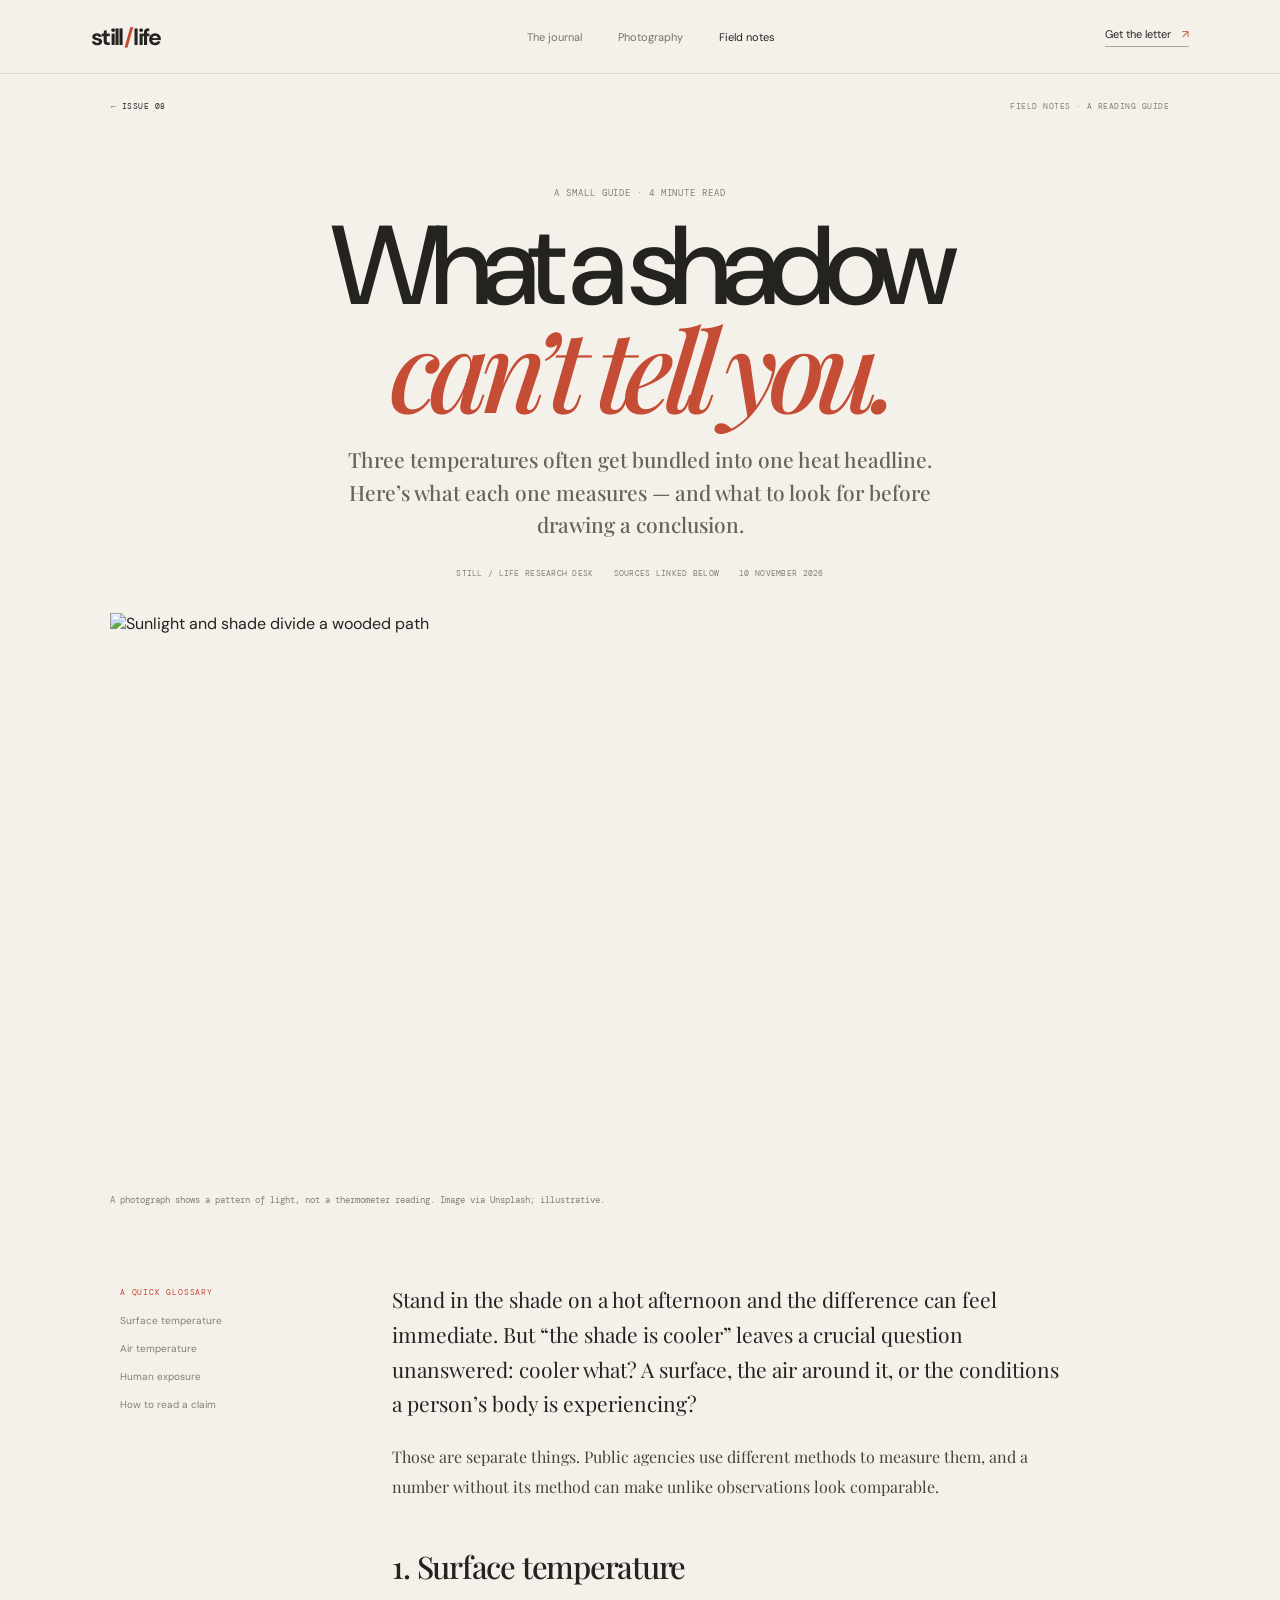
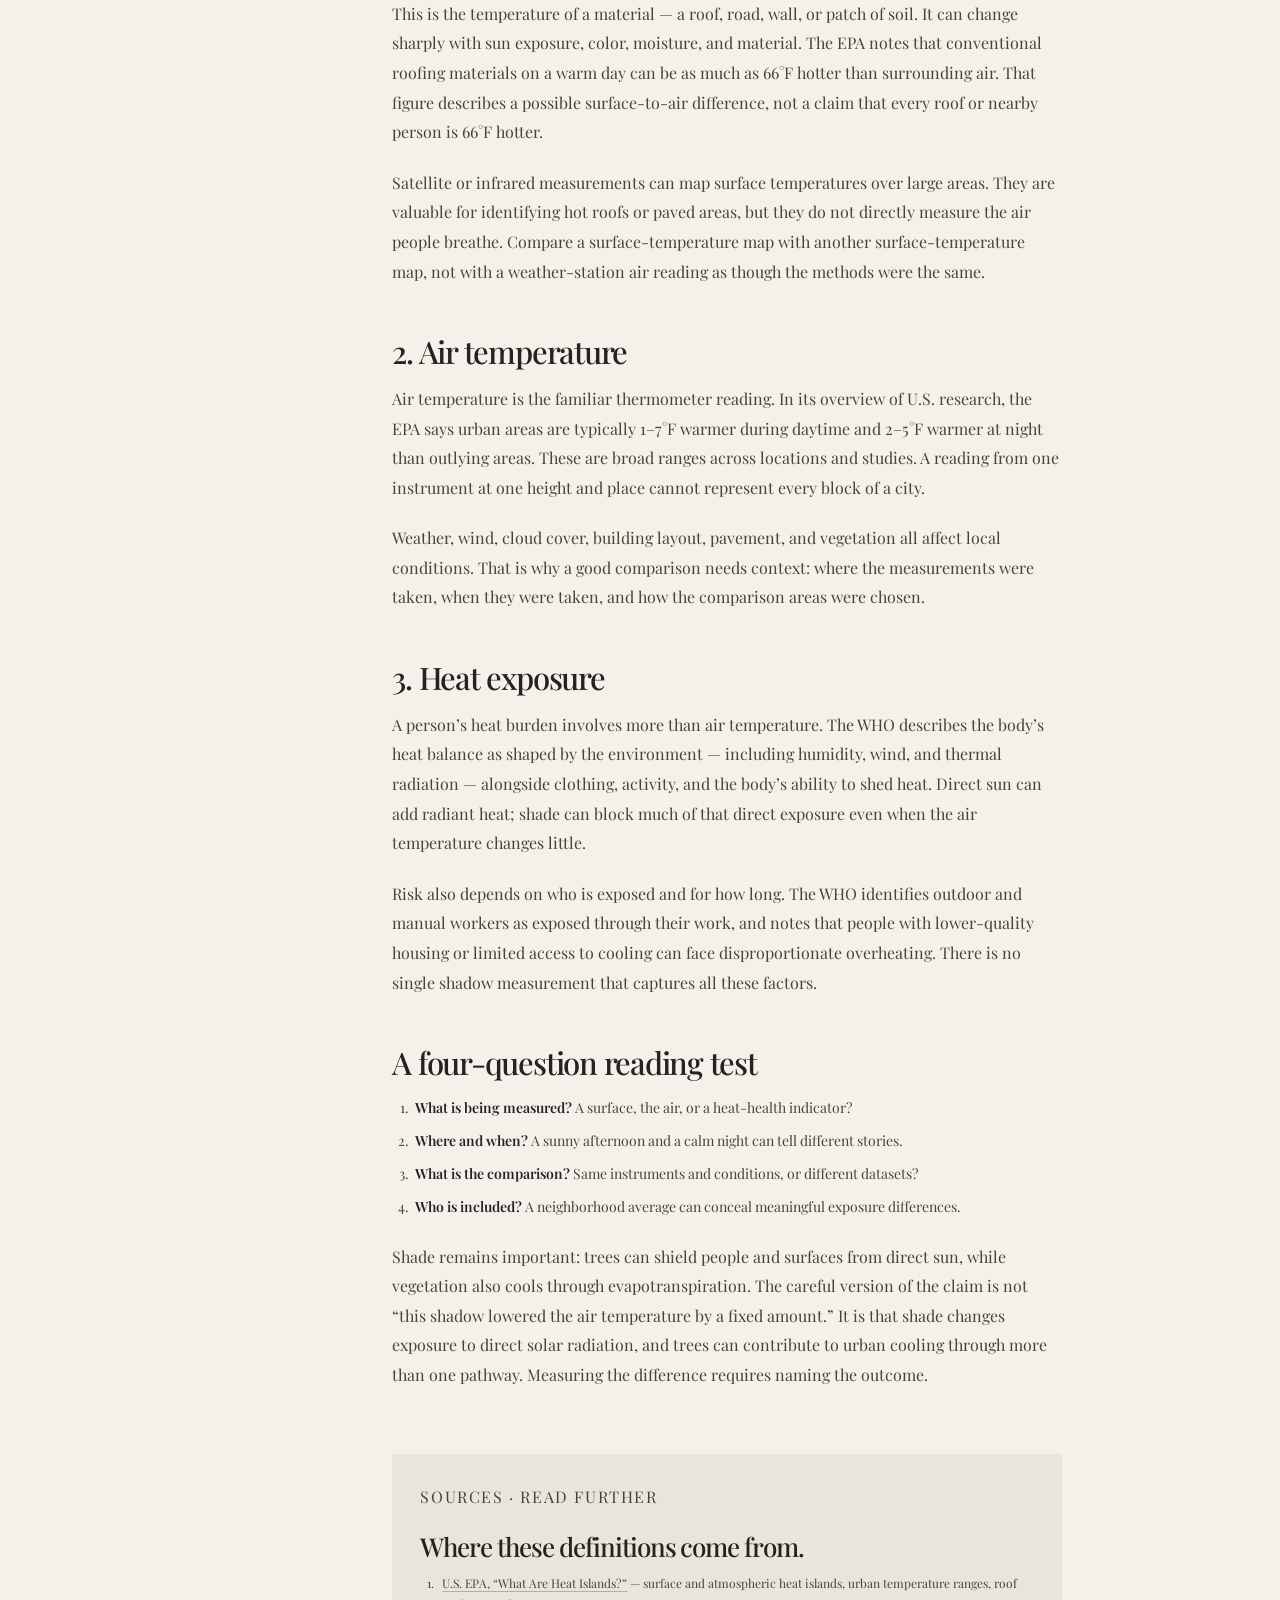
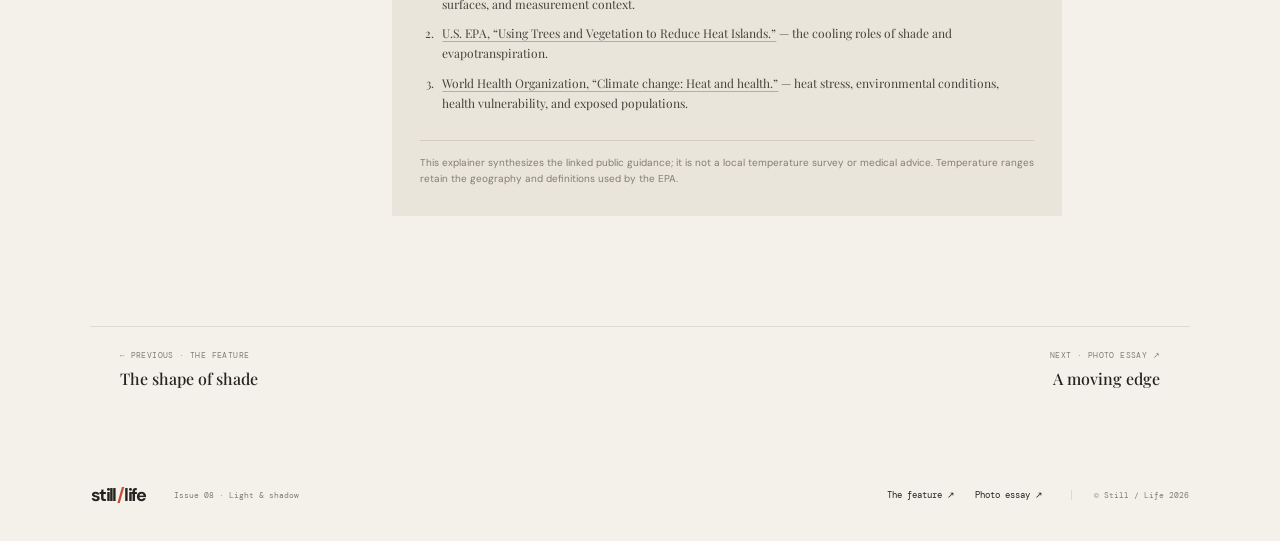
==== field-notes.html @ 53c724d8 "Publish Still Life magazine to GitHub Pages Co-authored-by: Copilot <223556219+Copilot@users.noreply" ====
<!doctype html>
<html lang="en">
  <head>
    <meta charset="UTF-8" />
    <meta name="viewport" content="width=device-width, initial-scale=1.0" />
    <meta name="theme-color" content="#f4f1eb" />
    <meta name="description" content="A sourced field guide to the difference between shade, surface temperature, air temperature, and heat exposure." />
    <title>What a shadow can't tell you — Still / Life</title>
    <link rel="preconnect" href="https://fonts.googleapis.com" />
    <link rel="preconnect" href="https://fonts.gstatic.com" crossorigin />
    <link href="https://fonts.googleapis.com/css2?family=DM+Mono:wght@400;500&family=DM+Sans:wght@400;500;600;700&family=Playfair+Display:ital,wght@0,500;0,600;1,500;1,600&display=swap" rel="stylesheet" />
    <link rel="stylesheet" href="styles.css" />
  </head>
  <body>
    <header class="topbar">
      <a class="wordmark" href="index.html" aria-label="Still Life home">still<span>/</span>life</a>
      <nav class="main-nav" aria-label="Main navigation">
        <a class="nav-link" href="index.html">The journal</a>
        <a class="nav-link" href="photo-essay.html">Photography</a>
        <a class="nav-link active" href="field-notes.html">Field notes</a>
      </nav>
      <a class="subscribe-link" href="mailto:hello@still-life.example">Get the letter <span aria-hidden="true">↗</span></a>
    </header>

    <main>
      <div class="article-topline"><a href="index.html">← Issue 08</a><span>FIELD NOTES · A READING GUIDE</span></div>
      <article>
        <header class="article-header">
          <p class="eyebrow">A small guide · 4 minute read</p>
          <h1>What a shadow<br /><em>can’t tell you.</em></h1>
          <p class="article-deck">Three temperatures often get bundled into one heat headline. Here’s what each one measures — and what to look for before drawing a conclusion.</p>
          <div class="article-byline"><span>Still / Life research desk</span><span>Sources linked below</span><span>10 November 2026</span></div>
        </header>
        <figure class="article-hero notes-hero">
          <img src="https://images.unsplash.com/photo-1473448912268-2022ce9509d8?auto=format&fit=crop&w=1800&q=85" alt="Sunlight and shade divide a wooded path" />
          <figcaption>A photograph shows a pattern of light, not a thermometer reading. Image via Unsplash; illustrative.</figcaption>
        </figure>

        <div class="article-layout">
          <aside class="article-aside">
            <span class="aside-label">A QUICK GLOSSARY</span>
            <a href="#surface-temp">Surface temperature</a>
            <a href="#air-temp">Air temperature</a>
            <a href="#exposure">Human exposure</a>
            <a href="#readings">How to read a claim</a>
          </aside>
          <div class="article-body">
            <p class="article-lede">Stand in the shade on a hot afternoon and the difference can feel immediate. But “the shade is cooler” leaves a crucial question unanswered: cooler what? A surface, the air around it, or the conditions a person’s body is experiencing?</p>
            <p>Those are separate things. Public agencies use different methods to measure them, and a number without its method can make unlike observations look comparable.</p>

            <h2 id="surface-temp">1. Surface temperature</h2>
            <p>This is the temperature of a material — a roof, road, wall, or patch of soil. It can change sharply with sun exposure, color, moisture, and material. The EPA notes that conventional roofing materials on a warm day can be as much as 66°F hotter than surrounding air. That figure describes a possible surface-to-air difference, not a claim that every roof or nearby person is 66°F hotter.</p>
            <p>Satellite or infrared measurements can map surface temperatures over large areas. They are valuable for identifying hot roofs or paved areas, but they do not directly measure the air people breathe. Compare a surface-temperature map with another surface-temperature map, not with a weather-station air reading as though the methods were the same.</p>

            <h2 id="air-temp">2. Air temperature</h2>
            <p>Air temperature is the familiar thermometer reading. In its overview of U.S. research, the EPA says urban areas are typically 1–7°F warmer during daytime and 2–5°F warmer at night than outlying areas. These are broad ranges across locations and studies. A reading from one instrument at one height and place cannot represent every block of a city.</p>
            <p>Weather, wind, cloud cover, building layout, pavement, and vegetation all affect local conditions. That is why a good comparison needs context: where the measurements were taken, when they were taken, and how the comparison areas were chosen.</p>

            <h2 id="exposure">3. Heat exposure</h2>
            <p>A person’s heat burden involves more than air temperature. The WHO describes the body’s heat balance as shaped by the environment — including humidity, wind, and thermal radiation — alongside clothing, activity, and the body’s ability to shed heat. Direct sun can add radiant heat; shade can block much of that direct exposure even when the air temperature changes little.</p>
            <p>Risk also depends on who is exposed and for how long. The WHO identifies outdoor and manual workers as exposed through their work, and notes that people with lower-quality housing or limited access to cooling can face disproportionate overheating. There is no single shadow measurement that captures all these factors.</p>

            <h2 id="readings">A four-question reading test</h2>
            <ol class="reading-checklist">
              <li><strong>What is being measured?</strong> A surface, the air, or a heat-health indicator?</li>
              <li><strong>Where and when?</strong> A sunny afternoon and a calm night can tell different stories.</li>
              <li><strong>What is the comparison?</strong> Same instruments and conditions, or different datasets?</li>
              <li><strong>Who is included?</strong> A neighborhood average can conceal meaningful exposure differences.</li>
            </ol>
            <p>Shade remains important: trees can shield people and surfaces from direct sun, while vegetation also cools through evapotranspiration. The careful version of the claim is not “this shadow lowered the air temperature by a fixed amount.” It is that shade changes exposure to direct solar radiation, and trees can contribute to urban cooling through more than one pathway. Measuring the difference requires naming the outcome.</p>

            <section class="source-box" id="sources">
              <p class="eyebrow">Sources · Read further</p>
              <h2>Where these definitions come from.</h2>
              <ol>
                <li><a href="https://www.epa.gov/heatislands/what-are-heat-islands">U.S. EPA, “What Are Heat Islands?”</a> — surface and atmospheric heat islands, urban temperature ranges, roof surfaces, and measurement context.</li>
                <li><a href="https://www.epa.gov/heatislands/using-trees-and-vegetation-reduce-heat-islands">U.S. EPA, “Using Trees and Vegetation to Reduce Heat Islands.”</a> — the cooling roles of shade and evapotranspiration.</li>
                <li><a href="https://www.who.int/news-room/fact-sheets/detail/climate-change-heat-and-health">World Health Organization, “Climate change: Heat and health.”</a> — heat stress, environmental conditions, health vulnerability, and exposed populations.</li>
              </ol>
              <p class="source-method">This explainer synthesizes the linked public guidance; it is not a local temperature survey or medical advice. Temperature ranges retain the geography and definitions used by the EPA.</p>
            </section>
          </div>
        </div>
      </article>
      <nav class="article-pagination" aria-label="More in this issue">
        <a href="light-and-shadow.html"><span>← PREVIOUS · THE FEATURE</span><strong>The shape of shade</strong></a>
        <a href="photo-essay.html"><span>NEXT · PHOTO ESSAY ↗</span><strong>A moving edge</strong></a>
      </nav>
    </main>
    <footer class="footer">
      <a class="wordmark footer-wordmark" href="index.html">still<span>/</span>life</a>
      <span class="footer-note">Issue 08 · Light &amp; shadow</span>
      <div class="footer-links"><a href="light-and-shadow.html">The feature ↗</a><a href="photo-essay.html">Photo essay ↗</a></div>
      <span class="copyright">© Still / Life 2026</span>
    </footer>
  </body>
</html>
---- styles.css ----
:root {
  color-scheme: light;
  --paper: #f4f1eb;
  --ink: #24231f;
  --muted: #827e75;
  --line: #dedad1;
  --accent: #c64d35;
  --mono: "DM Mono", monospace;
  --sans: "DM Sans", sans-serif;
  --serif: "Playfair Display", Georgia, serif;
}

* { box-sizing: border-box; }
html { scroll-behavior: smooth; scroll-padding-top: 84px; }
body { margin: 0; background: var(--paper); color: var(--ink); font-family: var(--sans); -webkit-font-smoothing: antialiased; }
a { color: inherit; text-decoration: none; }
button { color: inherit; font: inherit; }

.topbar {
  height: 74px; padding: 0 7.1%; display: flex; align-items: center; justify-content: space-between;
  border-bottom: 1px solid var(--line); position: relative; z-index: 2;
}
.wordmark { font-size: 23px; font-weight: 700; letter-spacing: -1.6px; }
.wordmark span { color: var(--accent); padding: 0 1px; }
.main-nav { display: flex; align-items: center; gap: 36px; margin-left: 35px; }
.nav-link, .subscribe-link { font-size: 11px; }
.nav-link { color: #77736b; transition: color .2s; }
.nav-link:hover, .nav-link.active { color: var(--ink); }
.subscribe-link { border-bottom: 1px solid #a9a49a; padding-bottom: 5px; }
.subscribe-link span { color: var(--accent); padding-left: 8px; }

.cover, .intro, .gallery-section, .dispatch, .footer { max-width: 1440px; margin-inline: auto; }
.cover { padding: 0 7.1%; }
.cover-meta, .cover-footer { height: 48px; display: flex; justify-content: space-between; align-items: center; }
.cover-meta { color: #716d65; font: 9px var(--mono); letter-spacing: .02em; text-transform: uppercase; }
.meta-dot { display: inline-block; height: 3px; width: 3px; border-radius: 50%; background: var(--accent); vertical-align: middle; margin: 0 8px 2px; }
.cover-image {
  height: min(590px, 52vw); min-height: 430px; position: relative; overflow: hidden; color: white;
  background: #827b6a url("https://images.unsplash.com/photo-1519046904884-53103b34b206?auto=format&fit=crop&w=2200&q=85") center 48% / cover no-repeat;
}
.cover-shade { position: absolute; inset: 0; background: linear-gradient(90deg, rgba(20,25,24,.49), rgba(20,25,24,.12) 58%, rgba(20,25,24,.04)), linear-gradient(0deg, rgba(20,25,24,.25), transparent 35%); }
.cover-copy { position: absolute; left: 8.3%; top: 50%; transform: translateY(-45%); }
.eyebrow { margin: 0; color: var(--muted); font: 9px var(--mono); text-transform: uppercase; letter-spacing: .1em; }
.cover-eyebrow { color: rgba(255,255,255,.82); margin-bottom: 21px; }
.cover h1 { margin: 0; font-size: clamp(52px, 7.3vw, 100px); line-height: .96; letter-spacing: -.075em; font-weight: 500; }
.cover h1 em, h2 em { font-family: var(--serif); font-weight: 500; }
.cover-deck { margin: 21px 0 25px; font-size: 13px; line-height: 1.65; color: rgba(255,255,255,.88); }
.round-link { width: 38px; height: 38px; border: 1px solid rgba(255,255,255,.72); border-radius: 50%; display: grid; place-items: center; font-size: 17px; transition: background .2s, color .2s; }
.round-link:hover { background: white; color: var(--ink); }
.image-credit { position: absolute; right: 24px; bottom: 22px; color: rgba(255,255,255,.82); font: 8px var(--mono); }
.issue-stamp { position: absolute; right: 7%; top: 9%; width: 54px; height: 54px; border: 1px solid rgba(255,255,255,.7); border-radius: 50%; display: grid; place-content: center; text-align: center; font: 8px/1.3 var(--mono); }
.issue-stamp span { font-size: 13px; }
.cover-footer { height: 51px; color: #77736b; font: 9px var(--mono); text-transform: uppercase; letter-spacing: .03em; }
.cover-footer a { color: var(--ink); }
.cover-footer a span { color: var(--accent); padding-left: 7px; }

.intro { padding: 112px 15% 120px; text-align: center; }
.section-kicker { display: flex; align-items: center; justify-content: center; gap: 10px; color: var(--muted); font: 9px var(--mono); letter-spacing: .08em; }
.kicker-line { width: 25px; height: 1px; background: var(--accent); }
.intro > p { max-width: 710px; margin: 23px auto 19px; font: 500 clamp(26px, 3.2vw, 42px)/1.35 var(--serif); letter-spacing: -.035em; }
.intro > p em { color: var(--accent); }
.text-link { font-size: 10px; border-bottom: 1px solid #aaa49a; padding-bottom: 5px; }
.text-link span { color: var(--accent); margin-left: 5px; }

.gallery-section { padding: 68px 7.1% 115px; border-top: 1px solid var(--line); }
.gallery-heading { display: flex; justify-content: space-between; align-items: end; margin-bottom: 36px; }
.gallery-heading h2, .dispatch h2 { font-size: clamp(43px, 5.2vw, 68px); font-weight: 500; line-height: .98; letter-spacing: -.07em; margin: 12px 0 0; }
.gallery-heading h2 em { color: var(--accent); }
.gallery-note { margin: 0 0 4px; color: var(--muted); font: 11px/1.65 var(--serif); }
.filter-row { min-height: 54px; border-top: 1px solid var(--line); border-bottom: 1px solid var(--line); display: flex; gap: 8px; align-items: center; margin-bottom: 29px; }
.filter-label { margin-right: 7px; color: var(--muted); font: 9px var(--mono); }
.filter-chip { border: 1px solid transparent; background: transparent; padding: 7px 10px; cursor: pointer; color: #77736b; font-size: 9px; transition: all .2s; }
.filter-chip span { color: #aaa49a; margin-left: 5px; font: 8px var(--mono); }
.filter-chip:hover { color: var(--ink); }
.filter-chip.selected { border-color: var(--line); color: var(--ink); }
.filter-chip.selected span { color: var(--accent); }
.filter-side-note { margin-left: auto; color: var(--muted); font: 9px var(--mono); }
.filter-side-note span { color: var(--accent); margin-left: 5px; }
.photo-grid { display: grid; grid-template-columns: repeat(12, 1fr); column-gap: 18px; row-gap: 41px; align-items: start; }
.photo-card { border: 0; padding: 0; text-align: left; background: none; cursor: pointer; min-width: 0; }
.photo-image { display: block; width: 100%; background-color: #ded7c9; background-size: cover; background-position: center; transition: transform .6s cubic-bezier(.2,.7,.2,1), filter .3s; }
.photo-card:hover .photo-image { filter: saturate(.83); }
.photo-card { overflow: hidden; }
.photo-card:hover .photo-image { transform: scale(1.025); }
.card-large { grid-column: 1 / span 7; }
.card-large .photo-image { aspect-ratio: 1.37; }
.card-tall { grid-column: 9 / span 4; margin-top: 66px; }
.card-tall .photo-image { aspect-ratio: .79; }
.card-small { grid-column: 2 / span 4; }
.card-small .photo-image { aspect-ratio: 1.05; }
.card-offset { grid-column: 8 / span 4; margin-top: 62px; }
.card-wide { grid-column: 1 / span 7; margin-top: 11px; }
.card-wide .photo-image { aspect-ratio: 1.52; }
.card-last { grid-column: 9 / span 4; margin-top: -40px; }
.card-last .photo-image { aspect-ratio: .94; }
.image-coast { background-image: url("https://images.unsplash.com/photo-1533105079780-92b9be482077?auto=format&fit=crop&w=1200&q=85"); }
.image-woman { background-image: url("https://images.unsplash.com/photo-1534528741775-53994a69daeb?auto=format&fit=crop&w=900&q=85"); }
.image-stilllife { background-image: url("https://images.unsplash.com/photo-1490645935967-10de6ba17061?auto=format&fit=crop&w=900&q=85"); }
.image-house { background-image: url("https://images.unsplash.com/photo-1449158743715-0a90ebb6d2d8?auto=format&fit=crop&w=1000&q=85"); }
.image-road { background-image: url("https://images.unsplash.com/photo-1473448912268-2022ce9509d8?auto=format&fit=crop&w=1200&q=85"); }
.image-room { background-image: url("https://images.unsplash.com/photo-1449247709967-d4461a6a6103?auto=format&fit=crop&w=900&q=85"); }
.photo-info { display: flex; justify-content: space-between; align-items: center; padding-top: 11px; }
.photo-info > span:first-child { display: grid; gap: 5px; }
.photo-number { color: var(--muted); font: 8px var(--mono); letter-spacing: .04em; }
.photo-title { font: 15px var(--serif); }
.photo-arrow { font-size: 14px; color: var(--accent); opacity: 0; transform: translate(-4px, 4px); transition: .2s; }
.photo-card:hover .photo-arrow { opacity: 1; transform: translate(0); }
.photo-card[hidden] { display: none; }
.empty-state { text-align: center; padding: 60px 10px; color: var(--muted); font: 16px var(--serif); }

.dispatch { margin-top: 0; padding: 77px 11% 82px; background: #eae5da; display: flex; align-items: center; gap: 8%; position: relative; }
.dispatch-mark { align-self: flex-start; font-size: 36px; font-weight: 700; letter-spacing: -4px; color: var(--accent); }
.dispatch-mark span { color: var(--ink); }
.dispatch-copy { flex: 1; }
.dispatch h2 { font-size: clamp(39px, 4.5vw, 57px); margin: 12px 0 17px; }
.dispatch h2 em { color: var(--accent); }
.dispatch-text { color: #77736b; font: 11px/1.7 var(--serif); }
.dispatch-button { border: 1px solid #bbb4a8; border-radius: 99px; padding: 14px 19px; font-size: 10px; white-space: nowrap; transition: all .2s; }
.dispatch-button:hover { background: var(--ink); color: var(--paper); border-color: var(--ink); }
.dispatch-button span { color: var(--accent); padding-left: 12px; }

.footer { min-height: 92px; padding: 22px 7.1%; display: flex; gap: 28px; align-items: center; }
.footer-wordmark { font-size: 18px; }
.footer-note, .copyright { color: var(--muted); font: 8px var(--mono); }
.footer-links { margin-left: auto; display: flex; gap: 20px; font: 9px var(--mono); }
.copyright { border-left: 1px solid var(--line); padding-left: 22px; }

.lightbox { width: min(900px, calc(100vw - 32px)); max-width: none; padding: 24px; border: 0; background: var(--paper); color: var(--ink); }
.lightbox::backdrop { background: rgba(21, 21, 19, .82); backdrop-filter: blur(4px); }
.lightbox-image { display: block; max-width: 100%; max-height: 75vh; margin: 0 auto; object-fit: contain; }
.lightbox-close { position: absolute; right: 10px; top: 4px; border: 0; background: transparent; font-size: 30px; cursor: pointer; }
.lightbox-caption { display: flex; justify-content: space-between; padding-top: 14px; font: 12px var(--serif); }
.lightbox-credit { color: var(--muted); font: 9px var(--mono); }

@media (min-width: 1441px) {
  .cover, .gallery-section { padding-inline: 102px; }
}
@media (max-width: 760px) {
  .topbar { height: 64px; padding-inline: 5%; }
  .wordmark { font-size: 21px; }
  .main-nav { gap: 15px; margin: 0; }
  .nav-link { font-size: 9px; }
  .main-nav .nav-link:last-child { display: none; }
  .subscribe-link { font-size: 9px; }
  .cover { padding-inline: 5%; }
  .cover-meta, .cover-footer { font-size: 7px; }
  .cover-image { min-height: 500px; height: 69vh; max-height: 680px; background-position: 57% center; }
  .cover-copy { left: 8%; }
  .cover h1 { font-size: clamp(58px, 12vw, 86px); }
  .issue-stamp { right: 6%; top: 5%; }
  .cover-footer > span:last-child { display: none; }
  .intro { padding: 84px 8% 90px; }
  .gallery-section { padding: 55px 5% 80px; }
  .gallery-heading { margin-bottom: 25px; }
  .gallery-note { font-size: 9px; }
  .photo-grid { column-gap: 12px; row-gap: 30px; }
  .card-large { grid-column: 1 / span 8; }
  .card-tall { grid-column: 9 / span 4; margin-top: 43px; }
  .card-small { grid-column: 2 / span 5; }
  .card-offset { grid-column: 8 / span 5; margin-top: 40px; }
  .card-wide { grid-column: 1 / span 8; }
  .card-last { grid-column: 9 / span 4; margin-top: -15px; }
  .photo-title { font-size: 13px; }
  .dispatch { padding: 60px 7%; gap: 5%; }
  .dispatch-mark { font-size: 29px; }
  .dispatch-button { padding: 12px 14px; font-size: 9px; }
  .footer { padding-inline: 5%; gap: 16px; }
  .footer-note { display: none; }
}
@media (max-width: 480px) {
  .topbar { padding-inline: 18px; }
  .main-nav { gap: 12px; }
  .main-nav .nav-link:nth-child(2) { display: none; }
  .cover { padding-inline: 18px; }
  .cover-meta > span:first-child { max-width: 140px; }
  .cover-image { min-height: 510px; }
  .cover h1 { font-size: 62px; }
  .cover-deck { font-size: 12px; }
  .cover-footer { height: 45px; }
  .cover-footer > span:first-child { max-width: 150px; }
  .intro { padding: 73px 24px 78px; }
  .intro > p { font-size: 29px; }
  .gallery-section { padding-inline: 18px; }
  .gallery-heading h2 { font-size: 47px; }
  .gallery-note { display: none; }
  .filter-row { flex-wrap: wrap; padding: 9px 0; gap: 3px; }
  .filter-label { display: none; }
  .filter-chip { padding: 7px 8px; font-size: 8px; }
  .filter-side-note { display: none; }
  .photo-grid { grid-template-columns: repeat(6, 1fr); gap: 25px 10px; }
  .card-large { grid-column: 1 / span 6; }
  .card-large .photo-image { aspect-ratio: 1.15; }
  .card-tall { grid-column: 4 / span 3; margin-top: 0; }
  .card-tall .photo-image { aspect-ratio: .8; }
  .card-small { grid-column: 1 / span 4; }
  .card-offset { grid-column: 2 / span 5; margin-top: 0; }
  .card-wide { grid-column: 1 / span 6; margin-top: 0; }
  .card-last { grid-column: 3 / span 4; margin-top: 0; }
  .photo-title { font-size: 12px; }
  .photo-number { font-size: 7px; }
  .dispatch { padding: 47px 24px 43px; display: block; }
  .dispatch-mark { position: absolute; right: 25px; top: 34px; }
  .dispatch h2 { font-size: 45px; }
  .dispatch-text br { display: none; }
  .dispatch-button { display: inline-block; margin-top: 14px; }
  .footer { min-height: 82px; padding-inline: 18px; gap: 13px; flex-wrap: wrap; }
  .footer-links { gap: 12px; }
  .copyright { padding-left: 12px; font-size: 7px; }
}

@media (prefers-reduced-motion: reduce) {
  *, *::before, *::after { scroll-behavior: auto !important; transition-duration: .01ms !important; }
}

.stories-section { max-width: 1440px; margin: 0 auto; padding: 18px 7.1% 98px; }
.stories-heading { display: flex; justify-content: space-between; align-items: end; margin-bottom: 25px; }
.stories-heading h2 { margin: 11px 0 0; font-size: clamp(38px, 4.5vw, 58px); font-weight: 500; letter-spacing: -.07em; line-height: 1; }
.stories-heading h2 em { color: var(--accent); }
.stories-heading > p { margin: 0 0 3px; color: var(--muted); font: 11px/1.7 var(--serif); }
.story-grid { display: grid; grid-template-columns: repeat(3, 1fr); gap: 14px; }
.story-card { min-height: 300px; padding: 22px; display: flex; flex-direction: column; align-items: flex-start; background: #eae5da; transition: background .2s, transform .2s; }
.story-card:hover { background: #e4ded1; transform: translateY(-3px); }
.story-card.story-notes { background: #e5e6df; }
.story-card.story-notes:hover { background: #dcdfd5; }
.story-card.story-images { background: #e9e1d9; }
.story-card.story-images:hover { background: #e4d9cf; }
.story-index, .story-cta { font: 8px var(--mono); letter-spacing: .05em; text-transform: uppercase; }
.story-index { color: var(--muted); }
.story-title { display: block; margin: auto 0 13px; font: 500 clamp(31px, 3.2vw, 43px)/1.02 var(--sans); letter-spacing: -.075em; }
.story-title em { font-family: var(--serif); font-weight: 500; color: var(--accent); }
.story-summary { max-width: 290px; color: #716d65; font: 12px/1.65 var(--serif); }
.story-cta { display: flex; width: 100%; justify-content: space-between; align-items: center; margin-top: 21px; padding-top: 12px; border-top: 1px solid rgba(36,35,31,.16); }
.story-cta b { color: var(--accent); font-size: 13px; }

.article-topline { max-width: 1240px; margin: 0 auto; padding: 27px 7.1% 0; display: flex; justify-content: space-between; color: var(--muted); font: 8px var(--mono); letter-spacing: .06em; text-transform: uppercase; }
.article-topline a { color: var(--ink); }
.article-header { max-width: 830px; margin: 0 auto; padding: 76px 30px 35px; text-align: center; }
.article-header h1 { margin: 18px 0; font-size: clamp(60px, 9.5vw, 112px); line-height: .89; letter-spacing: -.085em; font-weight: 500; }
.article-header h1 em { font-family: var(--serif); color: var(--accent); font-weight: 500; }
.article-deck { max-width: 600px; margin: 0 auto; color: #68645c; font: 500 clamp(17px, 2vw, 21px)/1.55 var(--serif); }
.article-byline { display: flex; justify-content: center; flex-wrap: wrap; gap: 8px 20px; margin-top: 27px; color: var(--muted); font: 8px var(--mono); text-transform: uppercase; letter-spacing: .035em; }
.article-hero { max-width: 1120px; margin: 0 auto; padding: 0 30px; }
.article-hero img { display: block; width: 100%; height: clamp(280px, 48vw, 570px); object-fit: cover; object-position: center 54%; }
.article-hero figcaption, .essay-frame figcaption { display: flex; gap: 10px; align-items: baseline; padding-top: 10px; color: var(--muted); font: 9px/1.6 var(--mono); }
.article-layout { display: grid; grid-template-columns: 170px minmax(0, 670px); gap: clamp(35px, 8vw, 110px); max-width: 1100px; margin: 75px auto 110px; padding: 0 30px; align-items: start; }
.article-aside { position: sticky; top: 28px; display: grid; gap: 13px; padding-top: 5px; }
.aside-label { margin-bottom: 3px; color: var(--accent); font: 8px var(--mono); letter-spacing: .1em; }
.article-aside a { color: var(--muted); font: 10px/1.5 var(--sans); }
.article-aside a:hover { color: var(--ink); }
.article-body { min-width: 0; }
.article-body p { margin: 0 0 21px; font: 16px/1.85 var(--serif); color: #46433d; }
.article-body .article-lede { font-size: 21px; line-height: 1.65; color: var(--ink); }
.article-body h2 { margin: 48px 0 15px; font: 500 31px/1.12 var(--serif); letter-spacing: -.04em; scroll-margin-top: 25px; }
.article-body strong { color: var(--ink); font-weight: 600; }
.article-body blockquote { margin: 35px 0; padding: 3px 0 3px 22px; border-left: 2px solid var(--accent); font: italic 22px/1.5 var(--serif); }
.article-body ol { padding-left: 20px; color: #46433d; font: 14px/1.8 var(--serif); }
.source-box { margin-top: 64px; padding: 28px; background: #eae5da; scroll-margin-top: 25px; }
.source-box h2 { margin: 12px 0; font-size: 26px; }
.source-box ol { padding-left: 17px; font-size: 12px; line-height: 1.7; }
.source-box li { padding: 0 0 9px 5px; }
.source-box a, .essay-note a { text-decoration: underline; text-decoration-color: #b7ad9e; text-underline-offset: 3px; }
.source-method { margin: 17px 0 0 !important; padding-top: 14px; border-top: 1px solid #d2ccbf; color: var(--muted) !important; font: 10px/1.65 var(--sans) !important; }
.reading-checklist { list-style: decimal; }
.reading-checklist li { padding: 0 0 8px 3px; }
.article-pagination { max-width: 1100px; margin: 0 auto; padding: 23px 30px 60px; display: flex; justify-content: space-between; border-top: 1px solid var(--line); }
.article-pagination a { display: grid; gap: 8px; }
.article-pagination a:last-child { text-align: right; }
.article-pagination span { color: var(--muted); font: 8px var(--mono); letter-spacing: .05em; }
.article-pagination strong { font: 16px var(--serif); font-weight: 500; }
.article-pagination a:hover strong { color: var(--accent); }

.essay-article { max-width: 1180px; margin: 0 auto; }
.essay-article .article-header { padding-bottom: 42px; }
.essay-frame { min-width: 0; margin: 0; }
.essay-frame img { display: block; width: 100%; max-height: 650px; object-fit: cover; }
.essay-frame-wide { padding: 0 30px; }
.essay-frame-wide img { width: 100%; height: clamp(290px, 55vw, 640px); }
.essay-frame figcaption { display: block; }
.essay-frame figcaption span { display: block; margin-bottom: 4px; color: var(--accent); font: 8px var(--mono); letter-spacing: .06em; }
.essay-intro { max-width: 700px; margin: 58px auto 64px; padding: 0 30px; }
.essay-intro p { margin: 0; font: 21px/1.7 var(--serif); }
.essay-pair { display: grid; grid-template-columns: 5fr 4fr; gap: 36px; align-items: start; max-width: 1000px; margin: 0 auto 72px; padding: 0 30px; }
.essay-pair .essay-frame img { height: clamp(300px, 42vw, 470px); }
.essay-pair-lower { margin-top: 95px; }
.essay-article > .essay-frame-wide { margin-bottom: 72px; }
.essay-pair-final { grid-template-columns: 4fr 5fr; }
.essay-note { max-width: 760px; margin: 18px auto 75px; padding: 25px 28px; background: #eae5da; }
.essay-note p { margin: 12px 0 0; color: #5e5a53; font: 12px/1.75 var(--serif); }

@media (max-width: 760px) {
  .stories-section { padding: 5px 5% 75px; }
  .story-grid { gap: 9px; }
  .story-card { min-height: 270px; padding: 16px; }
  .story-title { font-size: clamp(27px, 5vw, 38px); }
  .story-summary { font-size: 11px; }
  .article-topline { padding-inline: 5%; }
  .article-header { padding-top: 62px; }
  .article-layout { grid-template-columns: 130px minmax(0, 1fr); gap: 30px; padding-inline: 24px; }
  .article-hero { padding-inline: 24px; }
  .article-hero img { height: 45vw; min-height: 250px; }
  .essay-frame-wide { padding-inline: 24px; }
  .essay-pair { gap: 20px; padding-inline: 24px; }
  .essay-intro { padding-inline: 24px; }
}
@media (max-width: 480px) {
  .stories-section { padding-inline: 18px; }
  .stories-heading > p { display: none; }
  .story-grid { grid-template-columns: 1fr; gap: 8px; }
  .story-card { min-height: 230px; padding: 19px; }
  .story-title { font-size: 40px; }
  .article-topline { padding: 20px 18px 0; font-size: 7px; }
  .article-header { padding: 54px 22px 29px; }
  .article-header h1 { font-size: clamp(58px, 15vw, 78px); }
  .article-deck { font-size: 17px; }
  .article-byline { gap: 7px 12px; font-size: 7px; }
  .article-hero, .essay-frame-wide { padding-inline: 18px; }
  .article-hero img { height: 68vw; min-height: 250px; }
  .article-layout { display: block; margin: 49px auto 70px; padding-inline: 22px; }
  .article-aside { position: static; grid-template-columns: repeat(2, 1fr); gap: 10px; margin: 0 0 38px; padding: 15px; background: #eae5da; }
  .article-aside .aside-label { grid-column: 1 / -1; }
  .article-body p { font-size: 15px; }
  .article-body .article-lede { font-size: 19px; }
  .article-body h2 { margin-top: 39px; font-size: 27px; }
  .article-body blockquote { font-size: 19px; }
  .source-box { padding: 20px; margin-top: 45px; }
  .article-pagination { padding: 20px 18px 45px; gap: 18px; }
  .article-pagination strong { font-size: 13px; }
  .article-pagination span { font-size: 7px; }
  .essay-article .article-header { padding-bottom: 30px; }
  .essay-frame-wide img { height: 72vw; min-height: 260px; }
  .essay-intro { margin: 43px auto 48px; padding-inline: 22px; }
  .essay-intro p { font-size: 18px; }
  .essay-pair, .essay-pair-final { grid-template-columns: 1fr; gap: 30px; margin-bottom: 45px; padding-inline: 18px; }
  .essay-pair .essay-frame img { height: 100vw; max-height: 480px; }
  .essay-pair-lower { margin-top: 0; }
  .essay-article > .essay-frame-wide { margin-bottom: 46px; }
  .essay-note { margin: 0 18px 50px; padding: 20px; }
}

/* The front page uses a compact news index; long-form pages keep their reading layout. */
.home-page .topbar { height: 62px; }
.home-page .cover { padding-inline: 5%; }
.home-page .cover-meta { height: 35px; }
.home-page .cover-image { height: clamp(220px, 22vw, 300px); min-height: 220px; }
.home-page .cover-copy { left: 6%; }
.home-page .cover-eyebrow { margin-bottom: 12px; }
.home-page .cover h1 { font-size: clamp(48px, 5.2vw, 68px); }
.home-page .cover-deck { margin: 12px 0 15px; }
.home-page .cover-footer { height: 38px; }
.home-page .intro { padding: 19px 8% 21px; border-bottom: 1px solid var(--line); }
.home-page .intro > p { max-width: 980px; margin: 8px auto; font-size: clamp(18px, 1.8vw, 24px); line-height: 1.2; }
.home-page .section-kicker { font-size: 8px; }
.home-page .text-link { font-size: 9px; }
.home-page .stories-section { padding: 27px 5% 42px; }
.home-page .stories-heading { margin-bottom: 15px; }
.home-page .stories-heading h2 { margin-top: 7px; font-size: clamp(31px, 3.5vw, 43px); }
.home-page .stories-heading > p { font-size: 10px; }
.home-page .story-grid { grid-template-columns: repeat(3, minmax(0, 1fr)); gap: 0; border-top: 1px solid var(--line); border-bottom: 1px solid var(--line); }
.home-page .story-card,
.home-page .story-card.story-notes,
.home-page .story-card.story-images { min-height: 0; padding: 17px 19px 16px; background: transparent; transform: none; }
.home-page .story-card + .story-card { border-left: 1px solid var(--line); }
.home-page .story-card:hover,
.home-page .story-card.story-notes:hover,
.home-page .story-card.story-images:hover { background: #ece8df; }
.home-page .story-index { font-size: 7px; }
.home-page .story-title { margin: 20px 0 8px; font-size: clamp(25px, 2.5vw, 34px); }
.home-page .story-summary { font-size: 11px; line-height: 1.5; }
.home-page .story-cta { margin-top: 13px; padding-top: 9px; font-size: 7px; }
.home-page .gallery-section { padding: 38px 5% 55px; }
.home-page .gallery-heading { margin-bottom: 17px; }
.home-page .gallery-heading h2 { margin-top: 7px; font-size: clamp(34px, 3.8vw, 48px); }
.home-page .filter-row { min-height: 42px; margin-bottom: 17px; }
.home-page .photo-grid { grid-template-columns: repeat(3, minmax(0, 1fr)); column-gap: 16px; row-gap: 22px; }
.home-page .card-large,
.home-page .card-tall,
.home-page .card-small,
.home-page .card-offset,
.home-page .card-wide,
.home-page .card-last { grid-column: auto; margin-top: 0; }
.home-page .card-large .photo-image,
.home-page .card-tall .photo-image,
.home-page .card-small .photo-image,
.home-page .card-offset .photo-image,
.home-page .card-wide .photo-image,
.home-page .card-last .photo-image { aspect-ratio: 1.55; }
.home-page .photo-info { padding-top: 7px; }
.home-page .photo-info > span:first-child { gap: 3px; }
.home-page .photo-title { font-size: 13px; }
.home-page .dispatch { padding: 34px 7%; }
.home-page .dispatch-mark { font-size: 28px; }
.home-page .dispatch h2 { font-size: 38px; }
.home-page .dispatch-text { margin-block: 8px; }
.home-page .footer { min-height: 70px; padding-block: 15px; }

@media (max-width: 760px) {
  .home-page .cover { padding-inline: 5%; }
  .home-page .cover-image { height: 210px; min-height: 0; }
  .home-page .intro { padding: 17px 7% 19px; }
  .home-page .stories-section { padding: 24px 5% 34px; }
  .home-page .story-card,
  .home-page .story-card.story-notes,
  .home-page .story-card.story-images { padding-inline: 12px; }
  .home-page .story-summary { font-size: 10px; }
  .home-page .gallery-section { padding: 32px 5% 45px; }
  .home-page .photo-grid { column-gap: 12px; row-gap: 20px; }
  .home-page .card-large .photo-image,
  .home-page .card-tall .photo-image,
  .home-page .card-small .photo-image,
  .home-page .card-offset .photo-image,
  .home-page .card-wide .photo-image,
  .home-page .card-last .photo-image { aspect-ratio: 1.25; }
}
@media (max-width: 480px) {
  .home-page .topbar { height: 58px; }
  .home-page .cover { padding-inline: 18px; }
  .home-page .cover-meta { height: 32px; }
  .home-page .cover-image { height: 240px; min-height: 0; }
  .home-page .cover h1 { font-size: 48px; }
  .home-page .cover-deck { font-size: 11px; }
  .home-page .cover-footer { height: 37px; }
  .home-page .intro { padding: 17px 20px 19px; }
  .home-page .intro > p { font-size: 21px; }
  .home-page .stories-section { padding: 27px 18px 33px; }
  .home-page .stories-heading h2 { font-size: 34px; }
  .home-page .story-grid { grid-template-columns: 1fr; }
  .home-page .story-card,
  .home-page .story-card.story-notes,
  .home-page .story-card.story-images { padding: 14px 0; }
  .home-page .story-card + .story-card { border-left: 0; border-top: 1px solid var(--line); }
  .home-page .story-title { margin: 10px 0 6px; font-size: 30px; }
  .home-page .story-summary { max-width: none; }
  .home-page .story-cta { margin-top: 9px; }
  .home-page .gallery-section { padding: 28px 18px 38px; }
  .home-page .gallery-heading h2 { font-size: 38px; }
  .home-page .filter-row { margin-bottom: 13px; }
  .home-page .photo-grid { grid-template-columns: repeat(2, minmax(0, 1fr)); gap: 17px 10px; }
  .home-page .card-large .photo-image,
  .home-page .card-tall .photo-image,
  .home-page .card-small .photo-image,
  .home-page .card-offset .photo-image,
  .home-page .card-wide .photo-image,
  .home-page .card-last .photo-image { aspect-ratio: 1.1; }
  .home-page .photo-title { font-size: 11px; }
  .home-page .dispatch { padding: 35px 24px; }
  .home-page .dispatch h2 { font-size: 36px; }
}
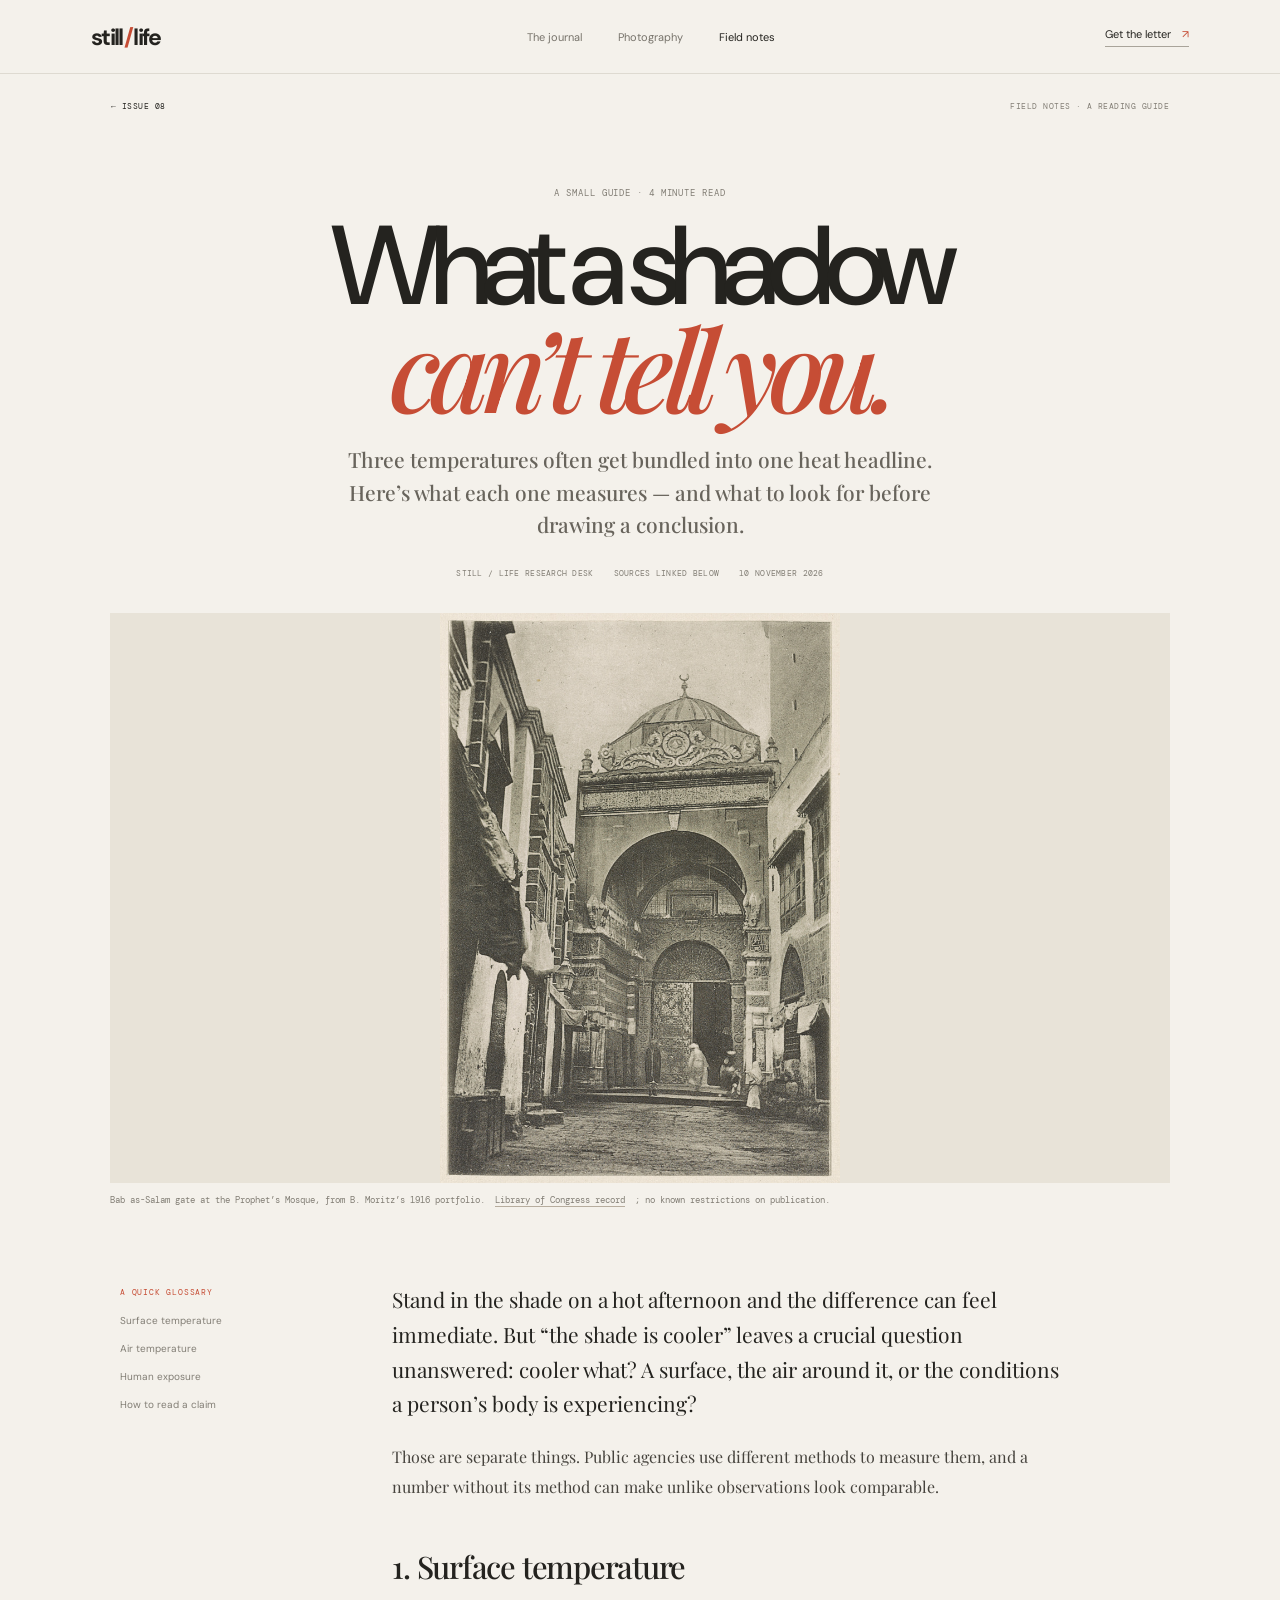
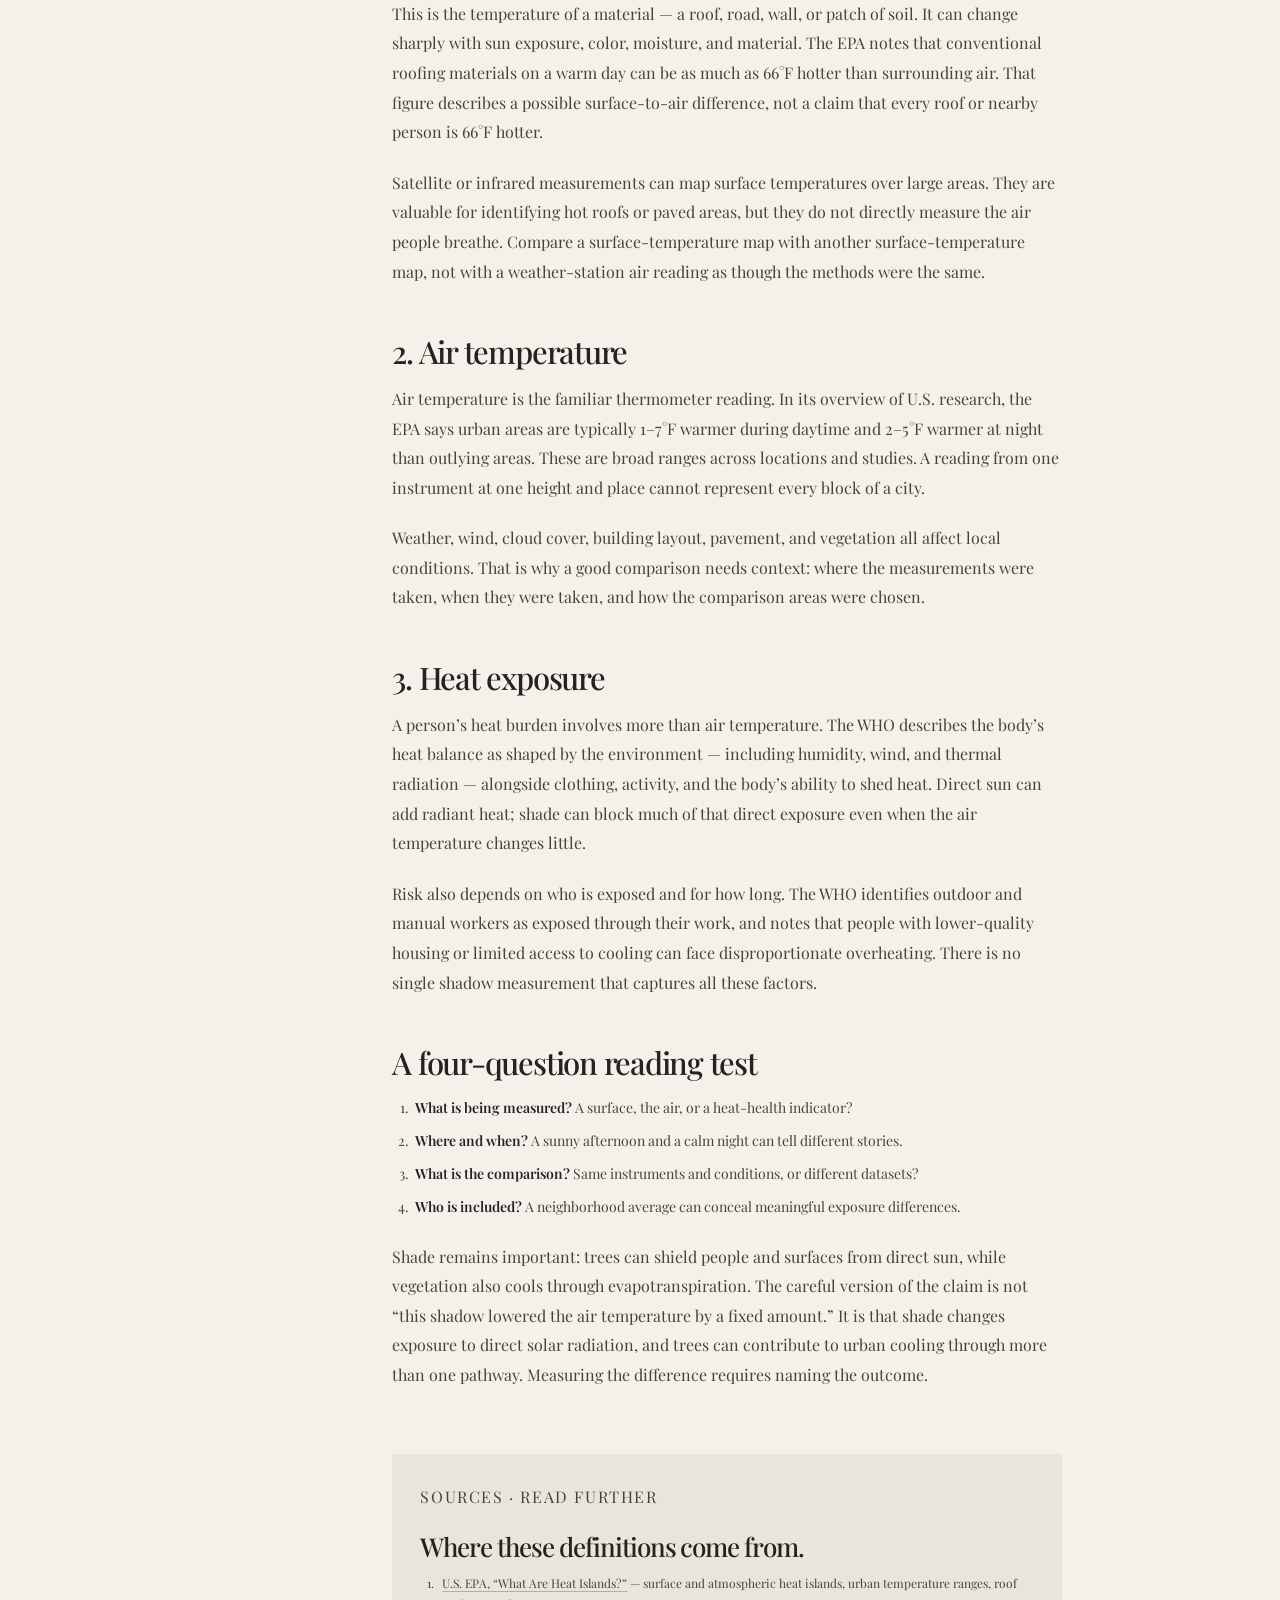
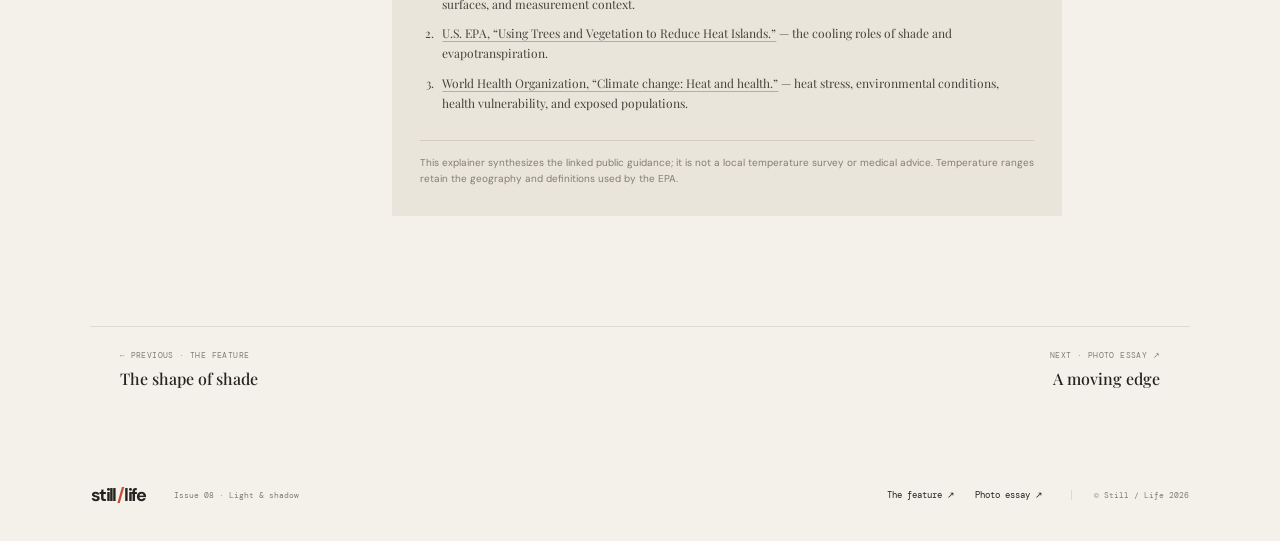
==== commit 0c44f48a: "Replace stock imagery with Medina archive prints Co-authored-by: Copilot <223556219+Copilot@users.no" ====
--- a/field-notes.html
+++ b/field-notes.html
@@ -32,8 +32,8 @@
           <div class="article-byline"><span>Still / Life research desk</span><span>Sources linked below</span><span>10 November 2026</span></div>
         </header>
         <figure class="article-hero notes-hero">
-          <img src="https://images.unsplash.com/photo-1473448912268-2022ce9509d8?auto=format&fit=crop&w=1800&q=85" alt="Sunlight and shade divide a wooded path" />
-          <figcaption>A photograph shows a pattern of light, not a thermometer reading. Image via Unsplash; illustrative.</figcaption>
+          <img src="images/medina/bab-as-salam-1916.jpg" alt="Archival print of Bab as-Salam, a gate at Al-Masjid an-Nabawi in Medina" />
+          <figcaption>Bab as-Salam gate at the Prophet’s Mosque, from B. Moritz’s 1916 portfolio. <a href="https://www.loc.gov/pictures/item/2002715727/">Library of Congress record</a>; no known restrictions on publication.</figcaption>
         </figure>
 
         <div class="article-layout">
--- a/styles.css
+++ b/styles.css
@@ -36,9 +36,9 @@
 .meta-dot { display: inline-block; height: 3px; width: 3px; border-radius: 50%; background: var(--accent); vertical-align: middle; margin: 0 8px 2px; }
 .cover-image {
   height: min(590px, 52vw); min-height: 430px; position: relative; overflow: hidden; color: white;
-  background: #827b6a url("https://images.unsplash.com/photo-1519046904884-53103b34b206?auto=format&fit=crop&w=2200&q=85") center 48% / cover no-repeat;
-}
-.cover-shade { position: absolute; inset: 0; background: linear-gradient(90deg, rgba(20,25,24,.49), rgba(20,25,24,.12) 58%, rgba(20,25,24,.04)), linear-gradient(0deg, rgba(20,25,24,.25), transparent 35%); }
+  background: #e8e3d8 url("images/medina/minaret-green-dome-1916.jpg") center 48% / cover no-repeat;
+}
+.cover-shade { display: none; }
 .cover-copy { position: absolute; left: 8.3%; top: 50%; transform: translateY(-45%); }
 .eyebrow { margin: 0; color: var(--muted); font: 9px var(--mono); text-transform: uppercase; letter-spacing: .1em; }
 .cover-eyebrow { color: rgba(255,255,255,.82); margin-bottom: 21px; }
@@ -78,10 +78,8 @@
 .filter-side-note span { color: var(--accent); margin-left: 5px; }
 .photo-grid { display: grid; grid-template-columns: repeat(12, 1fr); column-gap: 18px; row-gap: 41px; align-items: start; }
 .photo-card { border: 0; padding: 0; text-align: left; background: none; cursor: pointer; min-width: 0; }
-.photo-image { display: block; width: 100%; background-color: #ded7c9; background-size: cover; background-position: center; transition: transform .6s cubic-bezier(.2,.7,.2,1), filter .3s; }
-.photo-card:hover .photo-image { filter: saturate(.83); }
+.photo-image { display: block; width: 100%; background-color: #e8e3d8; object-fit: contain; object-position: center; }
 .photo-card { overflow: hidden; }
-.photo-card:hover .photo-image { transform: scale(1.025); }
 .card-large { grid-column: 1 / span 7; }
 .card-large .photo-image { aspect-ratio: 1.37; }
 .card-tall { grid-column: 9 / span 4; margin-top: 66px; }
@@ -93,12 +91,6 @@
 .card-wide .photo-image { aspect-ratio: 1.52; }
 .card-last { grid-column: 9 / span 4; margin-top: -40px; }
 .card-last .photo-image { aspect-ratio: .94; }
-.image-coast { background-image: url("https://images.unsplash.com/photo-1533105079780-92b9be482077?auto=format&fit=crop&w=1200&q=85"); }
-.image-woman { background-image: url("https://images.unsplash.com/photo-1534528741775-53994a69daeb?auto=format&fit=crop&w=900&q=85"); }
-.image-stilllife { background-image: url("https://images.unsplash.com/photo-1490645935967-10de6ba17061?auto=format&fit=crop&w=900&q=85"); }
-.image-house { background-image: url("https://images.unsplash.com/photo-1449158743715-0a90ebb6d2d8?auto=format&fit=crop&w=1000&q=85"); }
-.image-road { background-image: url("https://images.unsplash.com/photo-1473448912268-2022ce9509d8?auto=format&fit=crop&w=1200&q=85"); }
-.image-room { background-image: url("https://images.unsplash.com/photo-1449247709967-d4461a6a6103?auto=format&fit=crop&w=900&q=85"); }
 .photo-info { display: flex; justify-content: space-between; align-items: center; padding-top: 11px; }
 .photo-info > span:first-child { display: grid; gap: 5px; }
 .photo-number { color: var(--muted); font: 8px var(--mono); letter-spacing: .04em; }
@@ -240,8 +232,9 @@
 .article-deck { max-width: 600px; margin: 0 auto; color: #68645c; font: 500 clamp(17px, 2vw, 21px)/1.55 var(--serif); }
 .article-byline { display: flex; justify-content: center; flex-wrap: wrap; gap: 8px 20px; margin-top: 27px; color: var(--muted); font: 8px var(--mono); text-transform: uppercase; letter-spacing: .035em; }
 .article-hero { max-width: 1120px; margin: 0 auto; padding: 0 30px; }
-.article-hero img { display: block; width: 100%; height: clamp(280px, 48vw, 570px); object-fit: cover; object-position: center 54%; }
+.article-hero img { display: block; width: 100%; height: clamp(280px, 48vw, 570px); object-fit: contain; background: #e8e3d8; }
 .article-hero figcaption, .essay-frame figcaption { display: flex; gap: 10px; align-items: baseline; padding-top: 10px; color: var(--muted); font: 9px/1.6 var(--mono); }
+.article-hero figcaption a { text-decoration: underline; text-decoration-color: #b7ad9e; text-underline-offset: 3px; }
 .article-layout { display: grid; grid-template-columns: 170px minmax(0, 670px); gap: clamp(35px, 8vw, 110px); max-width: 1100px; margin: 75px auto 110px; padding: 0 30px; align-items: start; }
 .article-aside { position: sticky; top: 28px; display: grid; gap: 13px; padding-top: 5px; }
 .aside-label { margin-bottom: 3px; color: var(--accent); font: 8px var(--mono); letter-spacing: .1em; }
@@ -272,7 +265,7 @@
 .essay-article { max-width: 1180px; margin: 0 auto; }
 .essay-article .article-header { padding-bottom: 42px; }
 .essay-frame { min-width: 0; margin: 0; }
-.essay-frame img { display: block; width: 100%; max-height: 650px; object-fit: cover; }
+.essay-frame img { display: block; width: 100%; max-height: 650px; object-fit: contain; background: #e8e3d8; }
 .essay-frame-wide { padding: 0 30px; }
 .essay-frame-wide img { width: 100%; height: clamp(290px, 55vw, 640px); }
 .essay-frame figcaption { display: block; }
@@ -341,11 +334,19 @@
 .home-page .topbar { height: 62px; }
 .home-page .cover { padding-inline: 5%; }
 .home-page .cover-meta { height: 35px; }
-.home-page .cover-image { height: clamp(220px, 22vw, 300px); min-height: 220px; }
-.home-page .cover-copy { left: 6%; }
-.home-page .cover-eyebrow { margin-bottom: 12px; }
+.home-page .cover-image { height: clamp(260px, 32vw, 400px); min-height: 260px; color: var(--ink); }
+.home-page .cover-copy {
+  left: 0; top: 0; transform: none; width: min(40%, 450px); height: 100%; padding: 5%;
+  display: flex; flex-direction: column; justify-content: center; background: var(--paper);
+}
+.home-page .cover-eyebrow { margin-bottom: 12px; color: var(--muted); }
 .home-page .cover h1 { font-size: clamp(48px, 5.2vw, 68px); }
-.home-page .cover-deck { margin: 12px 0 15px; }
+.home-page .cover-deck { margin: 12px 0 15px; color: #68645c; }
+.home-page .round-link { border-color: var(--ink); }
+.home-page .round-link:hover { background: var(--ink); color: var(--paper); }
+.home-page .issue-stamp { border-color: var(--ink); color: var(--ink); }
+.home-page .image-credit { padding: 7px 9px; background: var(--paper); color: var(--ink); }
+.home-page .image-credit a { color: inherit; }
 .home-page .cover-footer { height: 38px; }
 .home-page .intro { padding: 19px 8% 21px; border-bottom: 1px solid var(--line); }
 .home-page .intro > p { max-width: 980px; margin: 8px auto; font-size: clamp(18px, 1.8vw, 24px); line-height: 1.2; }
@@ -395,7 +396,8 @@
 
 @media (max-width: 760px) {
   .home-page .cover { padding-inline: 5%; }
-  .home-page .cover-image { height: 210px; min-height: 0; }
+  .home-page .cover-image { height: 260px; min-height: 0; }
+  .home-page .cover-copy { width: 44%; padding: 4%; }
   .home-page .intro { padding: 17px 7% 19px; }
   .home-page .stories-section { padding: 24px 5% 34px; }
   .home-page .story-card,
@@ -415,9 +417,14 @@
   .home-page .topbar { height: 58px; }
   .home-page .cover { padding-inline: 18px; }
   .home-page .cover-meta { height: 32px; }
-  .home-page .cover-image { height: 240px; min-height: 0; }
-  .home-page .cover h1 { font-size: 48px; }
-  .home-page .cover-deck { font-size: 11px; }
+  .home-page .cover-image { height: 230px; min-height: 0; background-position: 58% center; }
+  .home-page .cover-copy { width: 52%; padding: 14px; }
+  .home-page .cover-eyebrow { font-size: 7px; }
+  .home-page .cover h1 { font-size: 35px; }
+  .home-page .cover-deck { font-size: 9px; margin: 8px 0 10px; }
+  .home-page .round-link { width: 30px; height: 30px; font-size: 14px; }
+  .home-page .issue-stamp { width: 42px; height: 42px; right: 4%; top: 5%; }
+  .home-page .image-credit { right: 6px; bottom: 6px; font-size: 6px; padding: 5px 6px; }
   .home-page .cover-footer { height: 37px; }
   .home-page .intro { padding: 17px 20px 19px; }
   .home-page .intro > p { font-size: 21px; }
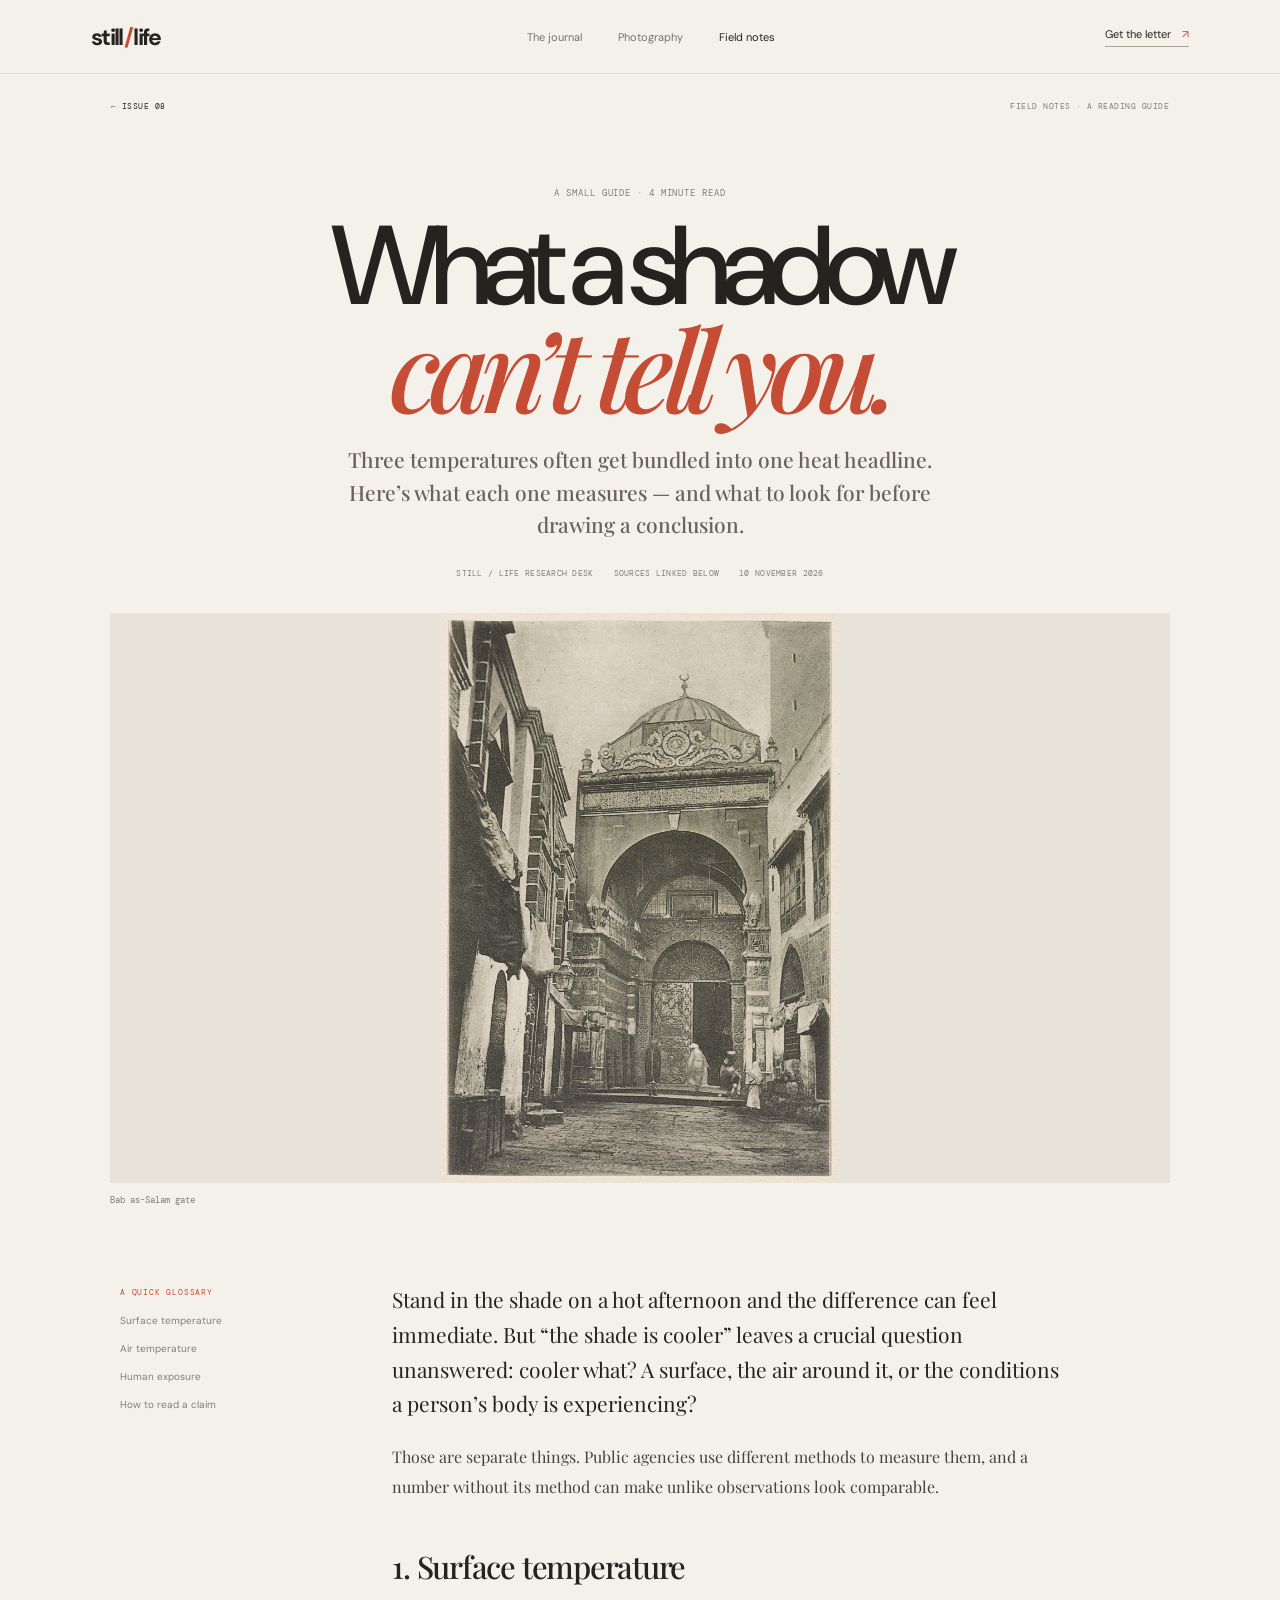
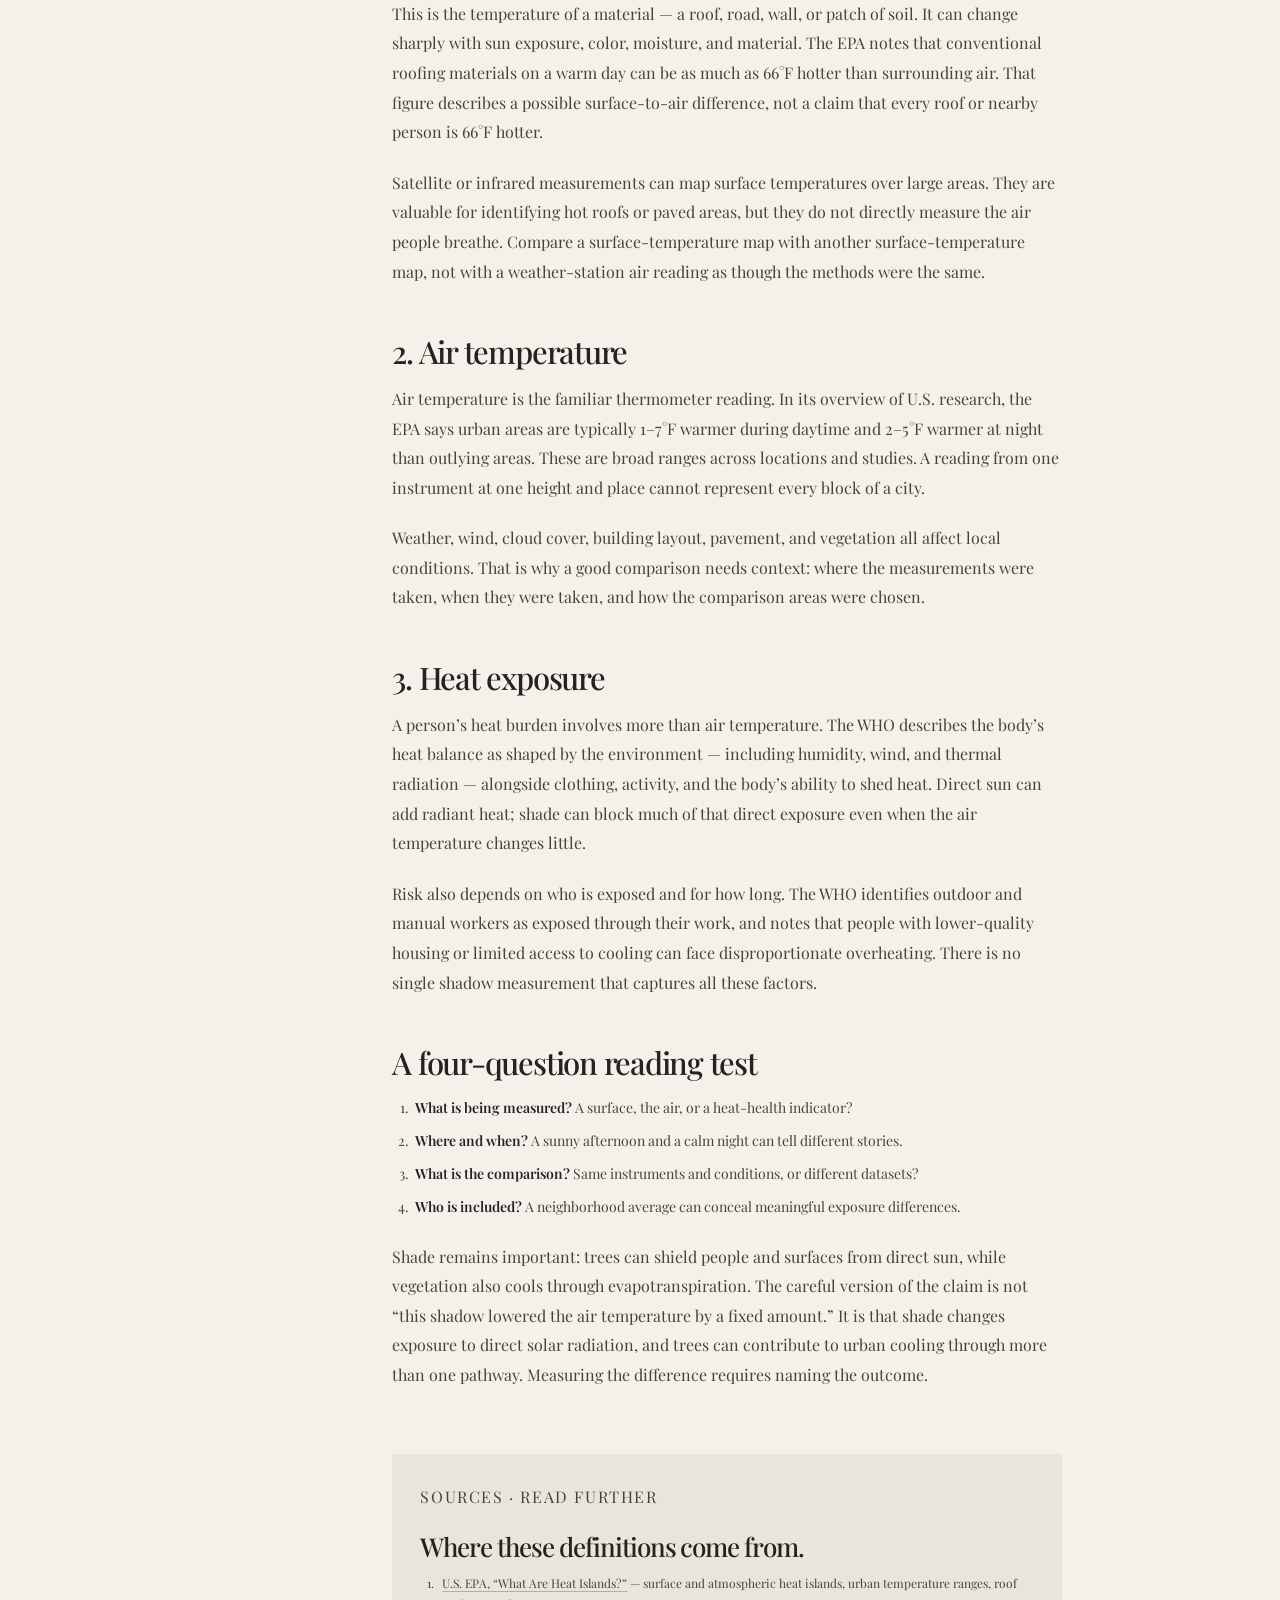
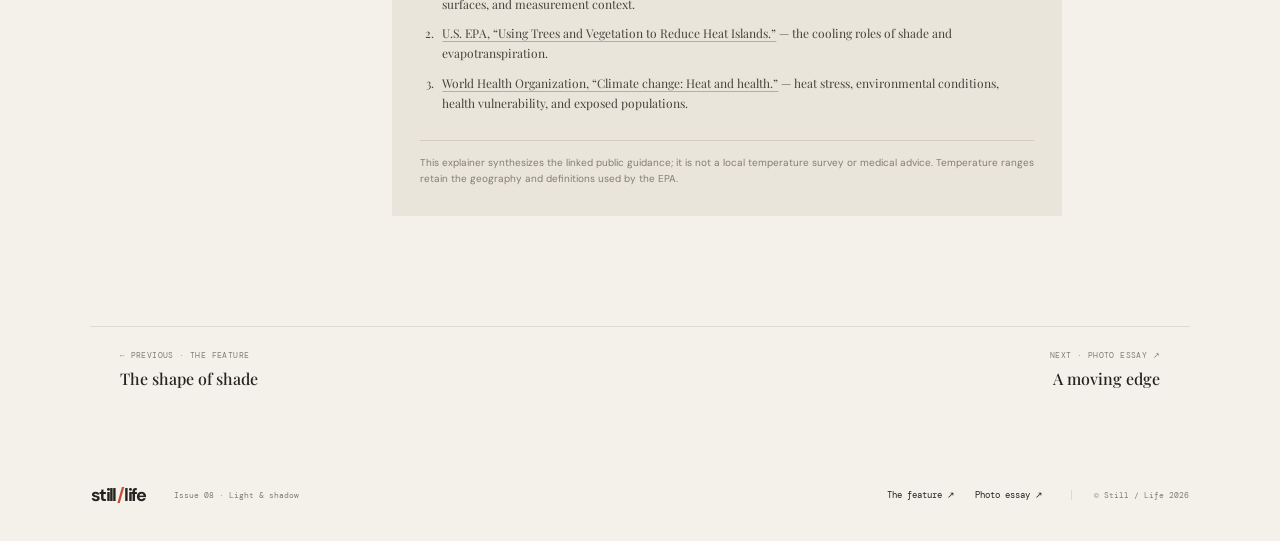
==== commit 4ce31e5e: "Replace photo credits with image titles Co-authored-by: Copilot <223556219+Copilot@users.noreply.git" ====
--- a/field-notes.html
+++ b/field-notes.html
@@ -33,7 +33,7 @@
         </header>
         <figure class="article-hero notes-hero">
           <img src="images/medina/bab-as-salam-1916.jpg" alt="Archival print of Bab as-Salam, a gate at Al-Masjid an-Nabawi in Medina" />
-          <figcaption>Bab as-Salam gate at the Prophet’s Mosque, from B. Moritz’s 1916 portfolio. <a href="https://www.loc.gov/pictures/item/2002715727/">Library of Congress record</a>; no known restrictions on publication.</figcaption>
+          <figcaption>Bab as-Salam gate</figcaption>
         </figure>
 
         <div class="article-layout">
--- a/styles.css
+++ b/styles.css
@@ -36,7 +36,7 @@
 .meta-dot { display: inline-block; height: 3px; width: 3px; border-radius: 50%; background: var(--accent); vertical-align: middle; margin: 0 8px 2px; }
 .cover-image {
   height: min(590px, 52vw); min-height: 430px; position: relative; overflow: hidden; color: white;
-  background: #e8e3d8 url("images/medina/minaret-green-dome-1916.jpg") center 48% / cover no-repeat;
+  background: #e8e3d8;
 }
 .cover-shade { display: none; }
 .cover-copy { position: absolute; left: 8.3%; top: 50%; transform: translateY(-45%); }
@@ -47,7 +47,7 @@
 .cover-deck { margin: 21px 0 25px; font-size: 13px; line-height: 1.65; color: rgba(255,255,255,.88); }
 .round-link { width: 38px; height: 38px; border: 1px solid rgba(255,255,255,.72); border-radius: 50%; display: grid; place-items: center; font-size: 17px; transition: background .2s, color .2s; }
 .round-link:hover { background: white; color: var(--ink); }
-.image-credit { position: absolute; right: 24px; bottom: 22px; color: rgba(255,255,255,.82); font: 8px var(--mono); }
+.image-title { position: absolute; right: 24px; bottom: 22px; color: rgba(255,255,255,.82); font: 8px var(--mono); }
 .issue-stamp { position: absolute; right: 7%; top: 9%; width: 54px; height: 54px; border: 1px solid rgba(255,255,255,.7); border-radius: 50%; display: grid; place-content: center; text-align: center; font: 8px/1.3 var(--mono); }
 .issue-stamp span { font-size: 13px; }
 .cover-footer { height: 51px; color: #77736b; font: 9px var(--mono); text-transform: uppercase; letter-spacing: .03em; }
@@ -122,7 +122,6 @@
 .lightbox-image { display: block; max-width: 100%; max-height: 75vh; margin: 0 auto; object-fit: contain; }
 .lightbox-close { position: absolute; right: 10px; top: 4px; border: 0; background: transparent; font-size: 30px; cursor: pointer; }
 .lightbox-caption { display: flex; justify-content: space-between; padding-top: 14px; font: 12px var(--serif); }
-.lightbox-credit { color: var(--muted); font: 9px var(--mono); }
 
 @media (min-width: 1441px) {
   .cover, .gallery-section { padding-inline: 102px; }
@@ -335,18 +334,21 @@
 .home-page .cover { padding-inline: 5%; }
 .home-page .cover-meta { height: 35px; }
 .home-page .cover-image { height: clamp(260px, 32vw, 400px); min-height: 260px; color: var(--ink); }
+.home-page .cover-photo {
+  position: absolute; inset: 0 0 0 auto; width: 60%; height: 100%; object-fit: contain;
+  background: #e8e3d8;
+}
 .home-page .cover-copy {
-  left: 0; top: 0; transform: none; width: min(40%, 450px); height: 100%; padding: 5%;
+  left: 0; top: 0; transform: none; width: 40%; height: 100%; padding: 4%;
   display: flex; flex-direction: column; justify-content: center; background: var(--paper);
 }
 .home-page .cover-eyebrow { margin-bottom: 12px; color: var(--muted); }
-.home-page .cover h1 { font-size: clamp(48px, 5.2vw, 68px); }
+.home-page .cover h1 { font-size: clamp(42px, 4.6vw, 62px); }
 .home-page .cover-deck { margin: 12px 0 15px; color: #68645c; }
 .home-page .round-link { border-color: var(--ink); }
 .home-page .round-link:hover { background: var(--ink); color: var(--paper); }
 .home-page .issue-stamp { border-color: var(--ink); color: var(--ink); }
-.home-page .image-credit { padding: 7px 9px; background: var(--paper); color: var(--ink); }
-.home-page .image-credit a { color: inherit; }
+.home-page .image-title { padding: 7px 9px; background: var(--paper); color: var(--ink); }
 .home-page .cover-footer { height: 38px; }
 .home-page .intro { padding: 19px 8% 21px; border-bottom: 1px solid var(--line); }
 .home-page .intro > p { max-width: 980px; margin: 8px auto; font-size: clamp(18px, 1.8vw, 24px); line-height: 1.2; }
@@ -397,7 +399,8 @@
 @media (max-width: 760px) {
   .home-page .cover { padding-inline: 5%; }
   .home-page .cover-image { height: 260px; min-height: 0; }
-  .home-page .cover-copy { width: 44%; padding: 4%; }
+  .home-page .cover-photo { width: 60%; }
+  .home-page .cover-copy { width: 40%; padding: 3%; }
   .home-page .intro { padding: 17px 7% 19px; }
   .home-page .stories-section { padding: 24px 5% 34px; }
   .home-page .story-card,
@@ -417,14 +420,15 @@
   .home-page .topbar { height: 58px; }
   .home-page .cover { padding-inline: 18px; }
   .home-page .cover-meta { height: 32px; }
-  .home-page .cover-image { height: 230px; min-height: 0; background-position: 58% center; }
-  .home-page .cover-copy { width: 52%; padding: 14px; }
+  .home-page .cover-image { height: auto; min-height: 0; display: flex; flex-direction: column; padding-top: 30px; }
+  .home-page .cover-photo { position: static; order: 0; width: 100%; height: min(82vw, 340px); flex: none; }
+  .home-page .cover-copy { position: static; order: 1; width: 100%; height: auto; padding: 13px 15px 15px; }
   .home-page .cover-eyebrow { font-size: 7px; }
   .home-page .cover h1 { font-size: 35px; }
   .home-page .cover-deck { font-size: 9px; margin: 8px 0 10px; }
   .home-page .round-link { width: 30px; height: 30px; font-size: 14px; }
   .home-page .issue-stamp { width: 42px; height: 42px; right: 4%; top: 5%; }
-  .home-page .image-credit { right: 6px; bottom: 6px; font-size: 6px; padding: 5px 6px; }
+  .home-page .image-title { right: 6px; bottom: 6px; font-size: 6px; padding: 5px 6px; }
   .home-page .cover-footer { height: 37px; }
   .home-page .intro { padding: 17px 20px 19px; }
   .home-page .intro > p { font-size: 21px; }
